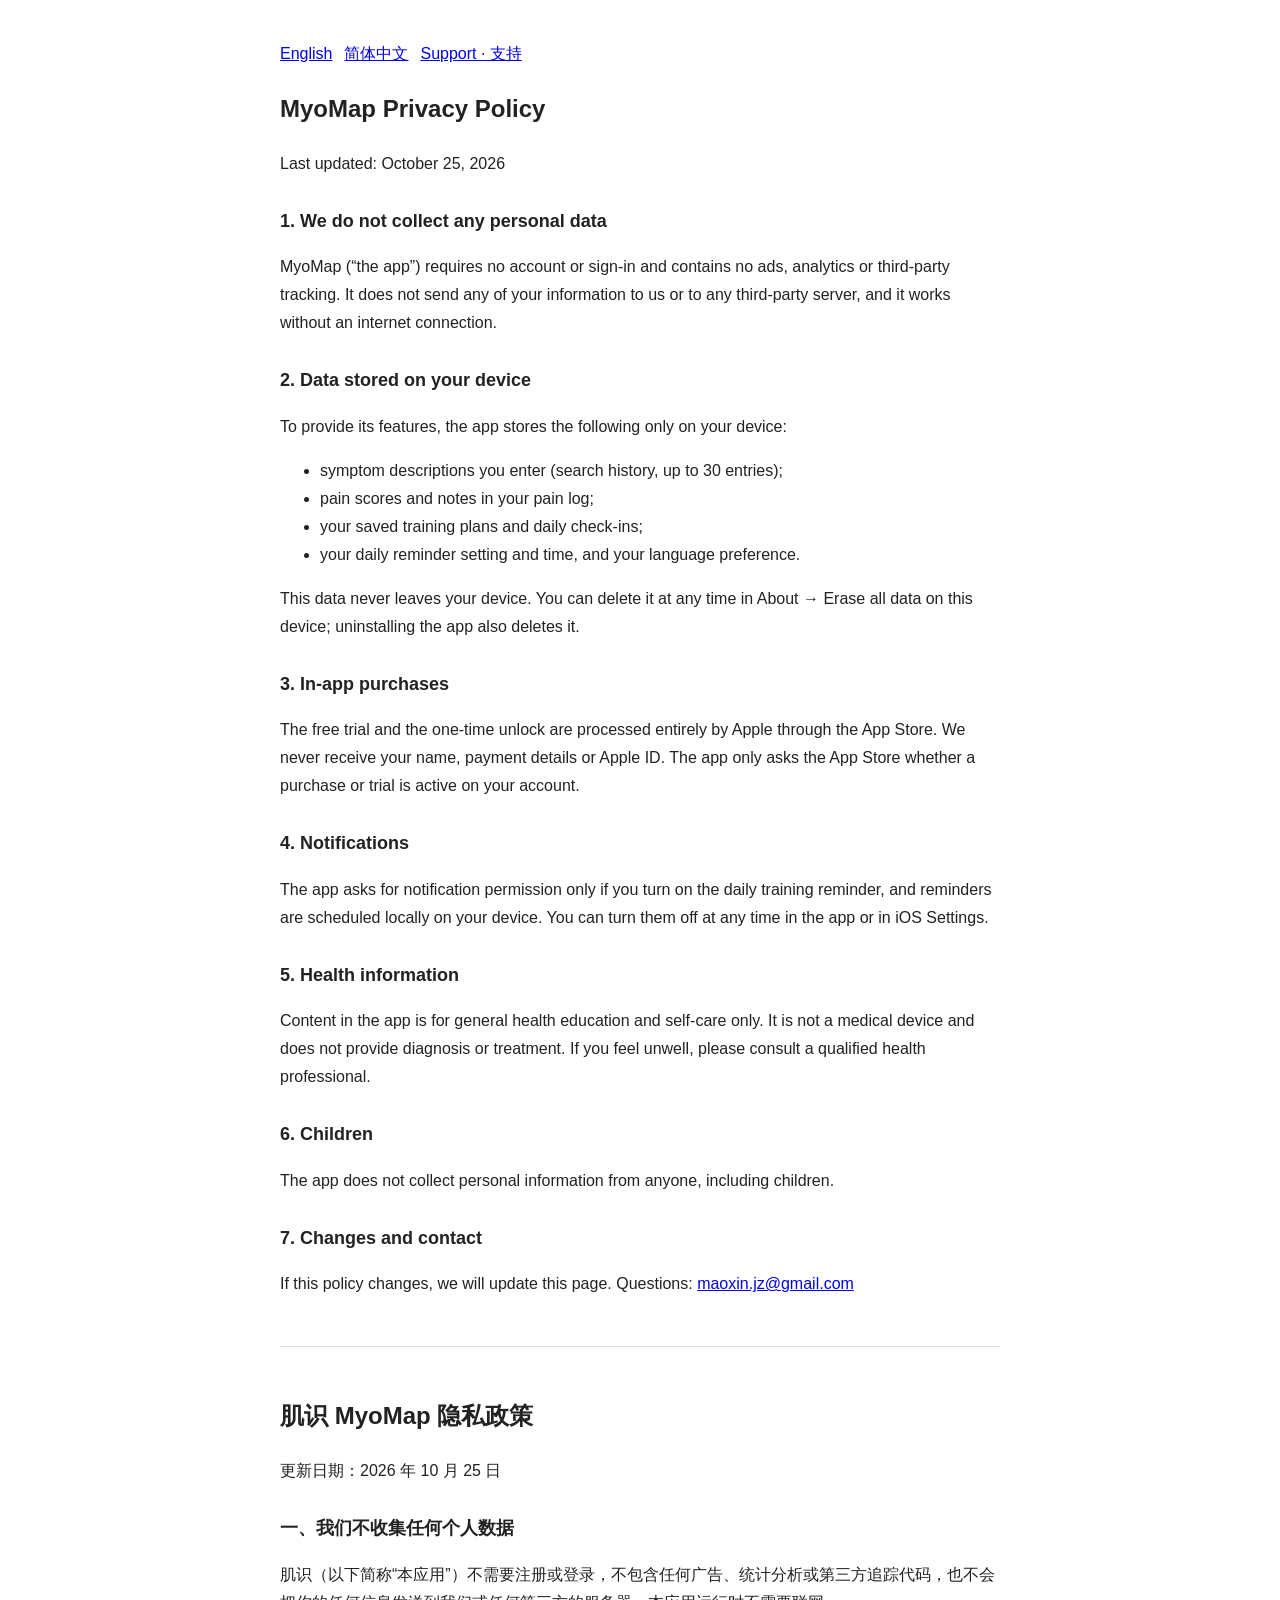
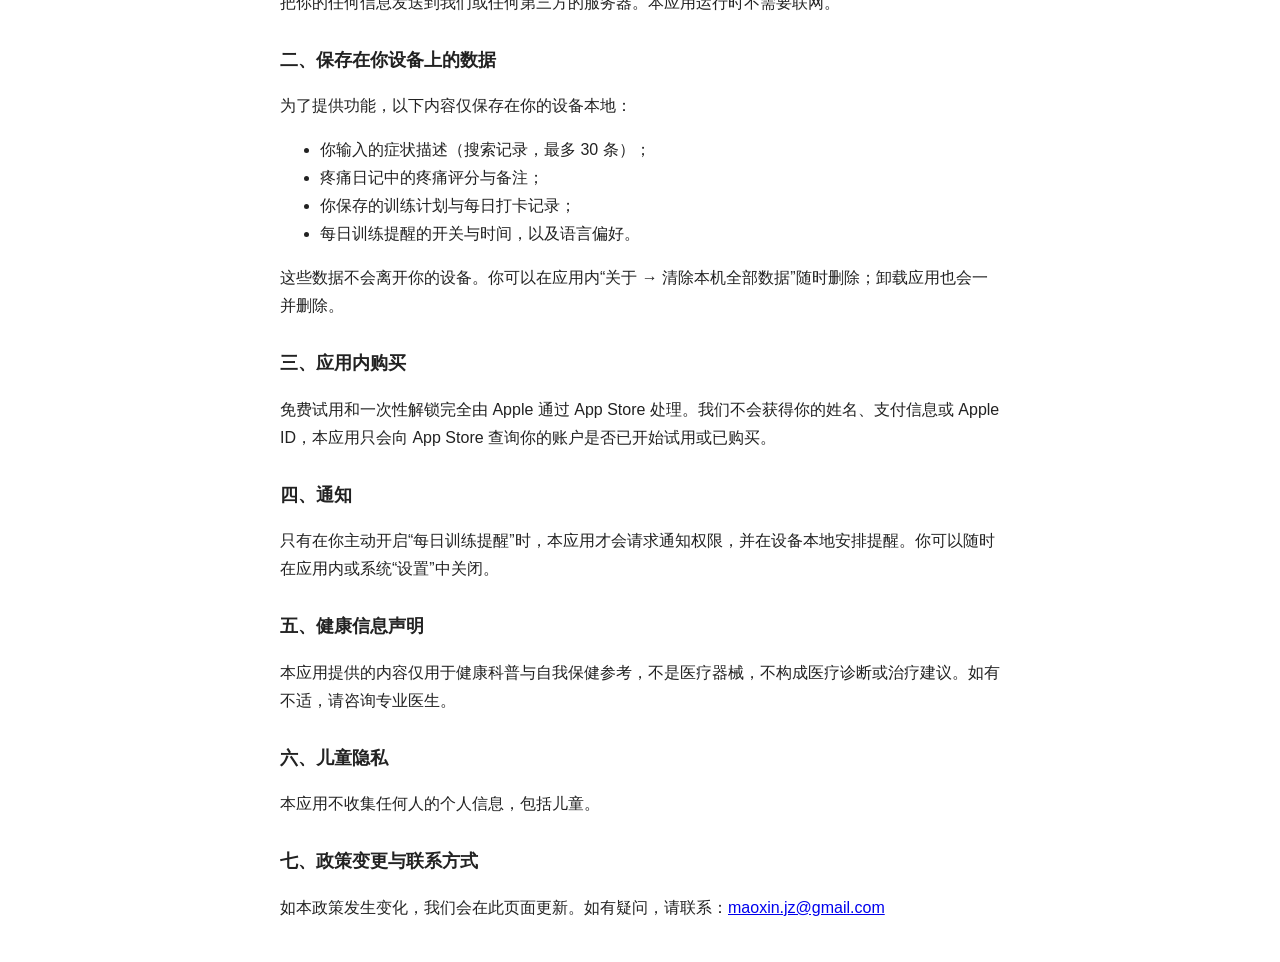
==== privacy.html @ 3a346573 "Add MyoMap support page and privacy policy Co-Authored-By: Claude Opus 5.5 (1M context) <noreply@ant" ====
<!doctype html>
<html lang="en">
<head>
  <meta charset="utf-8" />
  <meta name="viewport" content="width=device-width, initial-scale=1" />
  <title>MyoMap Privacy Policy · 肌识隐私政策</title>
  <style>
    body { max-width: 720px; margin: 40px auto; padding: 0 20px; font: 16px/1.75 -apple-system, "PingFang SC", "Microsoft YaHei", sans-serif; color: #222; }
    h1 { font-size: 24px; } h2 { font-size: 18px; margin-top: 28px; }
    hr { margin: 48px 0; border: 0; border-top: 1px solid #ddd; }
    nav a { margin-right: 12px; }
  </style>
</head>
<body>
  <nav><a href="#en">English</a><a href="#zh">简体中文</a><a href="./">Support · 支持</a></nav>

  <section id="en">
    <h1>MyoMap Privacy Policy</h1>
    <p>Last updated: October 25, 2026</p>

    <h2>1. We do not collect any personal data</h2>
    <p>MyoMap (“the app”) requires no account or sign-in and contains no ads, analytics or third-party tracking. It does not send any of your information to us or to any third-party server, and it works without an internet connection.</p>

    <h2>2. Data stored on your device</h2>
    <p>To provide its features, the app stores the following only on your device:</p>
    <ul>
      <li>symptom descriptions you enter (search history, up to 30 entries);</li>
      <li>pain scores and notes in your pain log;</li>
      <li>your saved training plans and daily check-ins;</li>
      <li>your daily reminder setting and time, and your language preference.</li>
    </ul>
    <p>This data never leaves your device. You can delete it at any time in About → Erase all data on this device; uninstalling the app also deletes it.</p>

    <h2>3. In-app purchases</h2>
    <p>The free trial and the one-time unlock are processed entirely by Apple through the App Store. We never receive your name, payment details or Apple ID. The app only asks the App Store whether a purchase or trial is active on your account.</p>

    <h2>4. Notifications</h2>
    <p>The app asks for notification permission only if you turn on the daily training reminder, and reminders are scheduled locally on your device. You can turn them off at any time in the app or in iOS Settings.</p>

    <h2>5. Health information</h2>
    <p>Content in the app is for general health education and self-care only. It is not a medical device and does not provide diagnosis or treatment. If you feel unwell, please consult a qualified health professional.</p>

    <h2>6. Children</h2>
    <p>The app does not collect personal information from anyone, including children.</p>

    <h2>7. Changes and contact</h2>
    <p>If this policy changes, we will update this page. Questions: <a href="mailto:maoxin.jz@gmail.com">maoxin.jz@gmail.com</a></p>
  </section>

  <hr />

  <section id="zh" lang="zh-CN">
    <h1>肌识 MyoMap 隐私政策</h1>
    <p>更新日期：2026 年 10 月 25 日</p>

    <h2>一、我们不收集任何个人数据</h2>
    <p>肌识（以下简称“本应用”）不需要注册或登录，不包含任何广告、统计分析或第三方追踪代码，也不会把你的任何信息发送到我们或任何第三方的服务器。本应用运行时不需要联网。</p>

    <h2>二、保存在你设备上的数据</h2>
    <p>为了提供功能，以下内容仅保存在你的设备本地：</p>
    <ul>
      <li>你输入的症状描述（搜索记录，最多 30 条）；</li>
      <li>疼痛日记中的疼痛评分与备注；</li>
      <li>你保存的训练计划与每日打卡记录；</li>
      <li>每日训练提醒的开关与时间，以及语言偏好。</li>
    </ul>
    <p>这些数据不会离开你的设备。你可以在应用内“关于 → 清除本机全部数据”随时删除；卸载应用也会一并删除。</p>

    <h2>三、应用内购买</h2>
    <p>免费试用和一次性解锁完全由 Apple 通过 App Store 处理。我们不会获得你的姓名、支付信息或 Apple ID，本应用只会向 App Store 查询你的账户是否已开始试用或已购买。</p>

    <h2>四、通知</h2>
    <p>只有在你主动开启“每日训练提醒”时，本应用才会请求通知权限，并在设备本地安排提醒。你可以随时在应用内或系统“设置”中关闭。</p>

    <h2>五、健康信息声明</h2>
    <p>本应用提供的内容仅用于健康科普与自我保健参考，不是医疗器械，不构成医疗诊断或治疗建议。如有不适，请咨询专业医生。</p>

    <h2>六、儿童隐私</h2>
    <p>本应用不收集任何人的个人信息，包括儿童。</p>

    <h2>七、政策变更与联系方式</h2>
    <p>如本政策发生变化，我们会在此页面更新。如有疑问，请联系：<a href="mailto:maoxin.jz@gmail.com">maoxin.jz@gmail.com</a></p>
  </section>
</body>
</html>
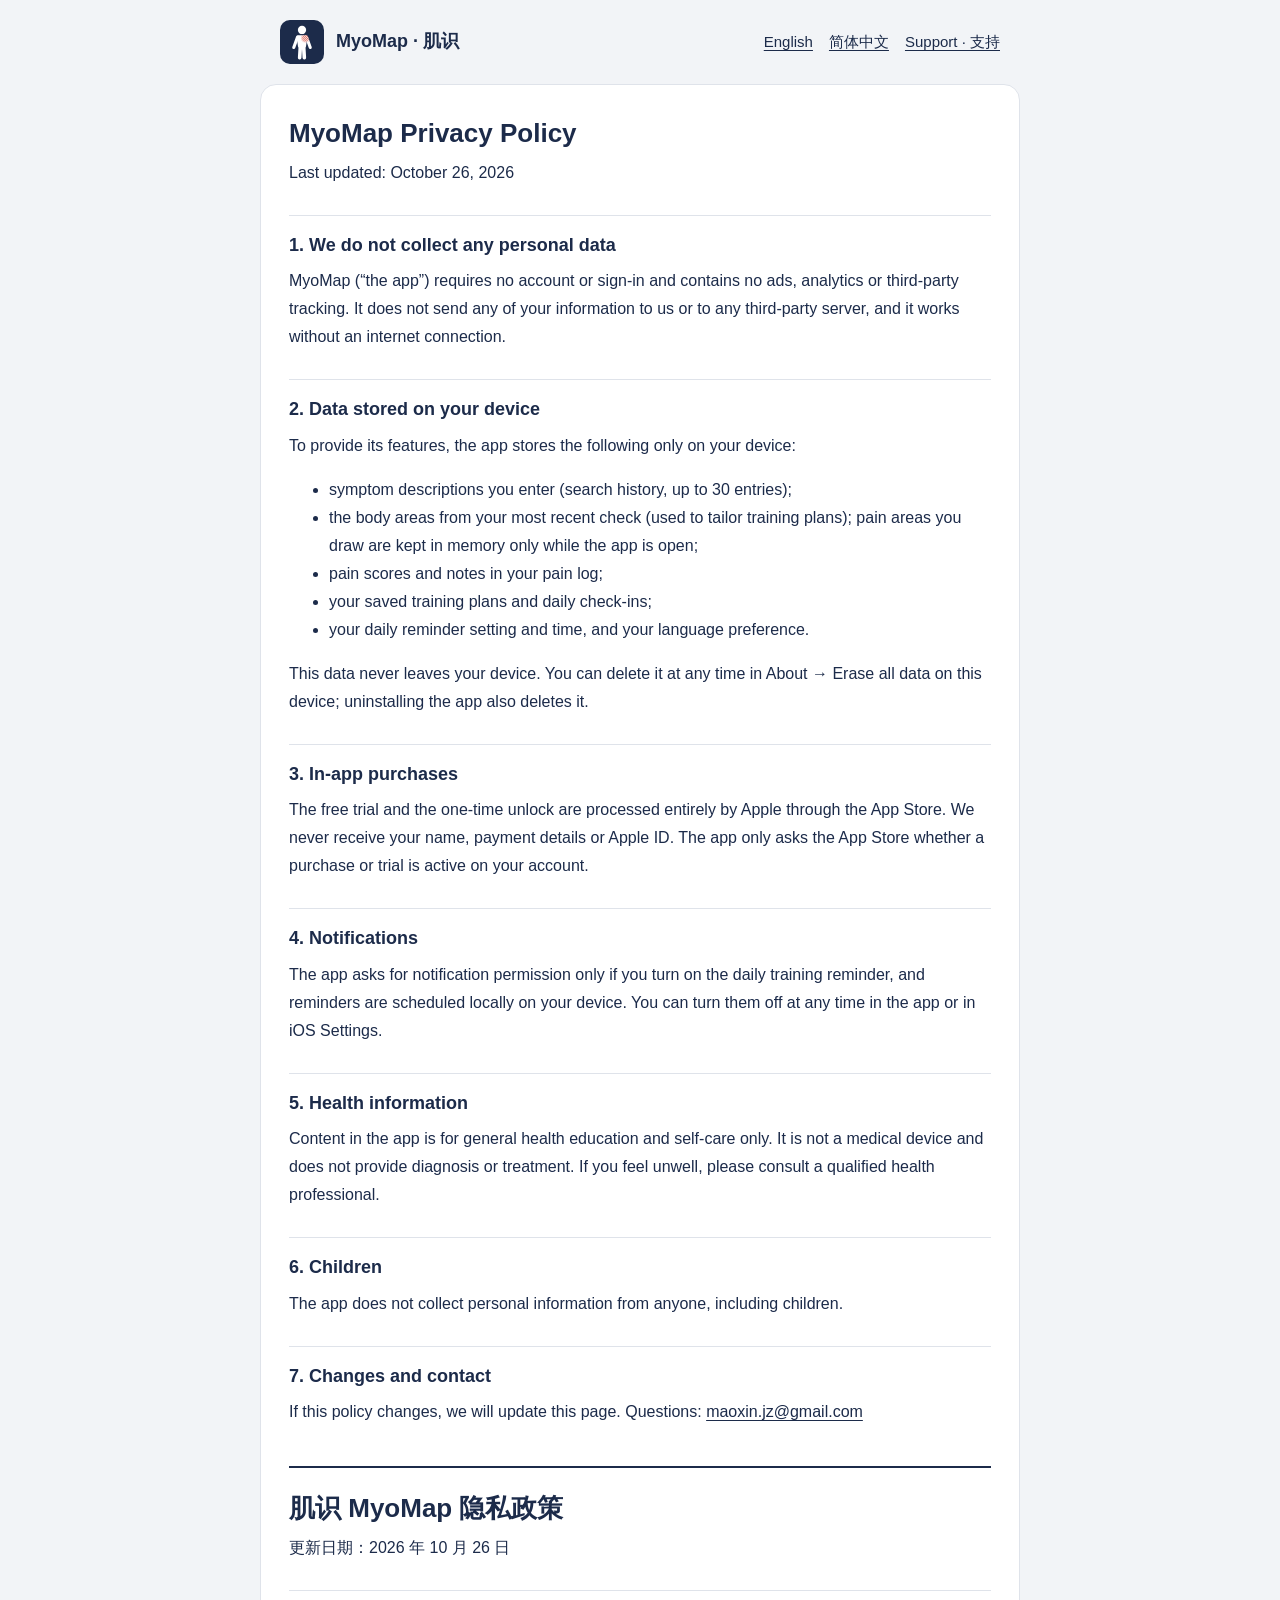
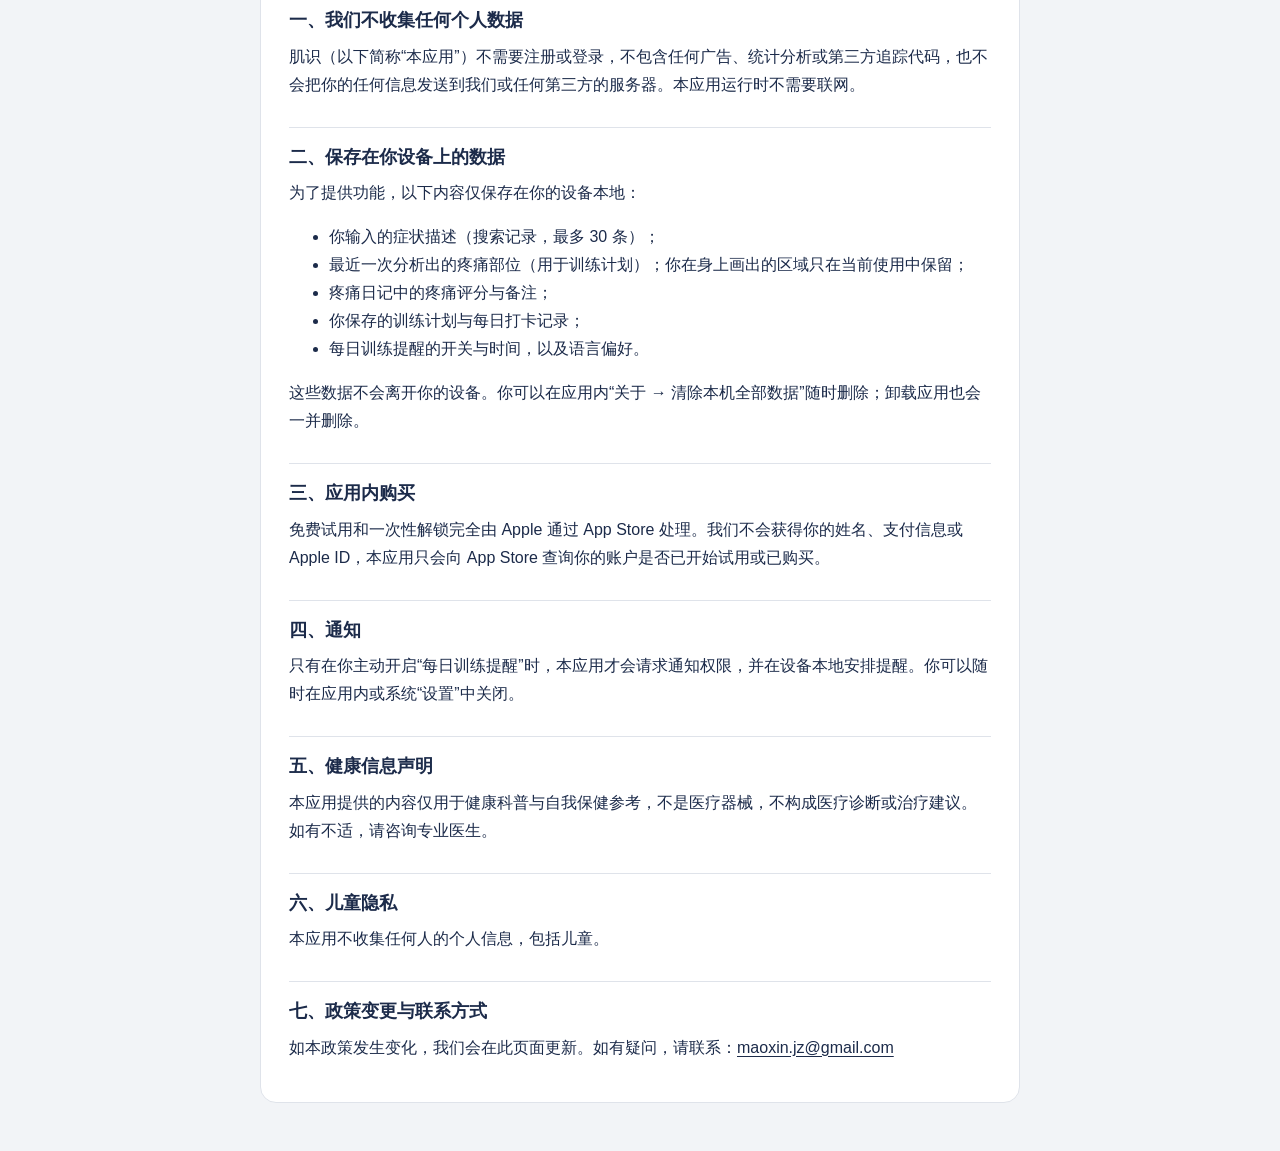
==== commit f0998bff: "Match the app's new look: icon, navy/paper styles, how-it-works and inference note; privacy lists st" ====
--- a/privacy.html
+++ b/privacy.html
@@ -4,19 +4,21 @@
   <meta charset="utf-8" />
   <meta name="viewport" content="width=device-width, initial-scale=1" />
   <title>MyoMap Privacy Policy · 肌识隐私政策</title>
-  <style>
-    body { max-width: 720px; margin: 40px auto; padding: 0 20px; font: 16px/1.75 -apple-system, "PingFang SC", "Microsoft YaHei", sans-serif; color: #222; }
-    h1 { font-size: 24px; } h2 { font-size: 18px; margin-top: 28px; }
-    hr { margin: 48px 0; border: 0; border-top: 1px solid #ddd; }
-    nav a { margin-right: 12px; }
-  </style>
+  <link rel="icon" href="icon.svg" type="image/svg+xml" />
+  <link rel="stylesheet" href="site.css" />
 </head>
 <body>
-  <nav><a href="#en">English</a><a href="#zh">简体中文</a><a href="./">Support · 支持</a></nav>
+  <header class="top">
+    <img src="icon.svg" alt="" />
+    <b>MyoMap · 肌识</b>
+    <nav><a href="#en">English</a><a href="#zh">简体中文</a><a href="./">Support · 支持</a></nav>
+  </header>
+
+  <main>
 
   <section id="en">
     <h1>MyoMap Privacy Policy</h1>
-    <p>Last updated: October 25, 2026</p>
+    <p>Last updated: October 26, 2026</p>
 
     <h2>1. We do not collect any personal data</h2>
     <p>MyoMap (“the app”) requires no account or sign-in and contains no ads, analytics or third-party tracking. It does not send any of your information to us or to any third-party server, and it works without an internet connection.</p>
@@ -25,6 +27,7 @@
     <p>To provide its features, the app stores the following only on your device:</p>
     <ul>
       <li>symptom descriptions you enter (search history, up to 30 entries);</li>
+      <li>the body areas from your most recent check (used to tailor training plans); pain areas you draw are kept in memory only while the app is open;</li>
       <li>pain scores and notes in your pain log;</li>
       <li>your saved training plans and daily check-ins;</li>
       <li>your daily reminder setting and time, and your language preference.</li>
@@ -51,7 +54,7 @@
 
   <section id="zh" lang="zh-CN">
     <h1>肌识 MyoMap 隐私政策</h1>
-    <p>更新日期：2026 年 10 月 25 日</p>
+    <p>更新日期：2026 年 10 月 26 日</p>
 
     <h2>一、我们不收集任何个人数据</h2>
     <p>肌识（以下简称“本应用”）不需要注册或登录，不包含任何广告、统计分析或第三方追踪代码，也不会把你的任何信息发送到我们或任何第三方的服务器。本应用运行时不需要联网。</p>
@@ -60,6 +63,7 @@
     <p>为了提供功能，以下内容仅保存在你的设备本地：</p>
     <ul>
       <li>你输入的症状描述（搜索记录，最多 30 条）；</li>
+      <li>最近一次分析出的疼痛部位（用于训练计划）；你在身上画出的区域只在当前使用中保留；</li>
       <li>疼痛日记中的疼痛评分与备注；</li>
       <li>你保存的训练计划与每日打卡记录；</li>
       <li>每日训练提醒的开关与时间，以及语言偏好。</li>
@@ -81,5 +85,6 @@
     <h2>七、政策变更与联系方式</h2>
     <p>如本政策发生变化，我们会在此页面更新。如有疑问，请联系：<a href="mailto:maoxin.jz@gmail.com">maoxin.jz@gmail.com</a></p>
   </section>
+  </main>
 </body>
 </html>
--- a/site.css
+++ b/site.css
@@ -0,0 +1,21 @@
+/* 肌识 MyoMap 官网：与 App 同一套“疼痛画图表”视觉（白纸、藏青墨水、红色只用于疼痛） */
+:root { color-scheme: light dark; --ground: #f2f4f7; --paper: #fff; --ink: #1c2b4a; --ink-2: #4f5b73; --ink-3: #66708a; --rule: #dfe3ea; --pain: #b0362a; }
+@media (prefers-color-scheme: dark) { :root { --ground: #0e1420; --paper: #171f2d; --ink: #e7ebf3; --ink-2: #b3bccc; --ink-3: #939db0; --rule: #283244; --pain: #f2836f; } }
+* { box-sizing: border-box; }
+body { margin: 0; background: var(--ground); color: var(--ink); font: 16px/1.75 -apple-system, BlinkMacSystemFont, "PingFang SC", "Microsoft YaHei", sans-serif; }
+.top { display: flex; align-items: center; gap: 12px; flex-wrap: wrap; max-width: 760px; margin: 0 auto; padding: 20px; }
+.top img { width: 44px; height: 44px; }
+.top b { font-size: 18px; }
+.top nav { margin-left: auto; display: flex; gap: 16px; font-size: 15px; }
+main { max-width: 760px; margin: 0 auto 48px; padding: 8px 28px 28px; background: var(--paper); border: 1px solid var(--rule); border-radius: 16px; }
+h1 { font-size: 26px; line-height: 1.3; margin: 24px 0 8px; }
+h2 { font-size: 18px; margin: 28px 0 6px; padding-top: 14px; border-top: 1px solid var(--rule); }
+p { margin: 0 0 12px; }
+.lead { color: var(--ink-2); font-size: 17px; }
+.note { color: var(--ink-3); font-size: 14px; }
+a { color: var(--ink); text-underline-offset: 3px; }
+b { font-weight: 600; }
+hr { margin: 40px 0 0; border: 0; border-top: 2px solid var(--ink); }
+.steps { padding-left: 20px; } .steps li { margin-bottom: 6px; }
+.hatch { display: inline-block; width: 22px; height: 12px; margin-right: 6px; vertical-align: -1px; background: repeating-linear-gradient(135deg, var(--pain) 0 2px, transparent 2px 6px); }
+@media (max-width: 600px) { main { border-radius: 0; border-left: 0; border-right: 0; padding: 4px 20px 20px; } }
